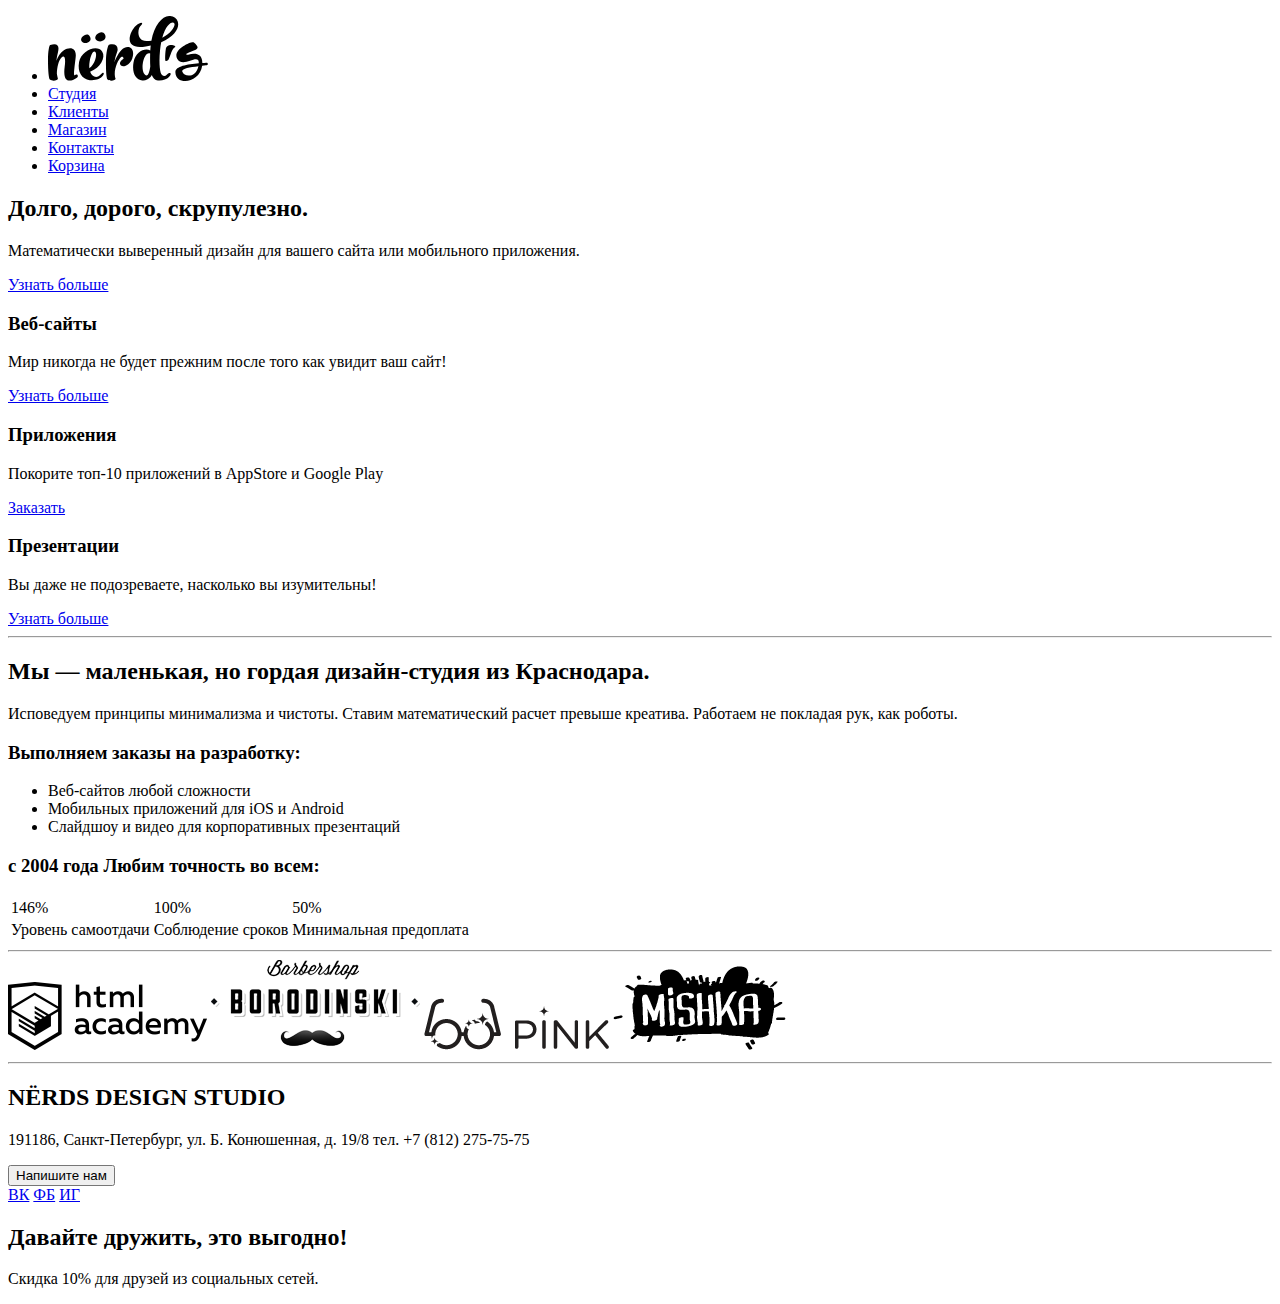
==== index.html @ 34648a9a "1" ====
<!DOCTYPE html>
<html lang="ru">

<head>
  <meta charset="UTF-8">
  <meta name="viewport" content="width=device-width, initial-scale=1.0">
  <meta http-equiv="X-UA-Compatible" content="ie=edge">
  <title>Nerds</title>
</head>

<body>
  <header class="main-header">
    <nav>
      <ul class="site-navigation">
        <li>
          <a href="">
            <img src="img/nerds-logo.svg" alt="">
          </a>
        </li>
        <li>
          <a href="#">Студия</a>
        </li>
        <li>
          <a href="#">Клиенты</a>
        </li>
        <li>
          <a href="#">Магазин</a>
        </li>
        <li>
          <a href="#">Контакты</a>
        </li>
        <li>
          <a href="#">Корзина</a>
        </li>
      </ul>
    </nav>
    <div class="slider">
      <div class="slider-1">
        <h2>Долго, дорого, скрупулезно.</h2>
        <p>Математически выверенный дизайн для вашего сайта или мобильного приложения.</p>
        <a href="#" class="button">Узнать больше</a>
      </div>
    </div>
  </header>
  <main>
    <div class="advantages">
      <div class="advantages-item">
        <h3>Веб-сайты</h3>
        <p>Мир никогда не будет прежним после того как увидит ваш сайт!</p>
        <a href="#" class="button">Узнать больше</a>
      </div>
      <div class="advantages-item">
        <h3>Приложения</h3>
        <p>Покорите топ-10 приложений в AppStore и Google Play</p>
        <a href="#" class="button">Заказать</a>
      </div>
      <div class="advantages-item">
        <h3>Презентации</h3>
        <p>Вы даже не подозреваете, насколько вы изумительны!</p>
        <a href="#" class="button">Узнать больше</a>
      </div>
      <hr>
      <div class="studio">
        <div class="column-left">
          <h2>Мы — маленькая, но гордая
            дизайн-студия из Краснодара.</h2>
            <p>Исповедуем принципы минимализма и чистоты. Ставим математический расчет
              превыше креатива. Работаем не покладая рук, как роботы.</p>
            <h3>Выполняем заказы на разработку:</h3>
            <ul>
              <li>Веб-сайтов любой сложности</li>
              <li>Мобильных приложений для iOS и Android</li>
              <li>Слайдшоу и видео для корпоративных презентаций</li>
            </ul>
        </div>
        <div class="column-right">
          <h3>с 2004 года Любим точность во всем:</h3>
          <table>
            <tr>
              <td>146%</td>
              <td>100%</td>
              <td>50%</td>
            </tr>
            <tr>
              <td>Уровень
                самоотдачи</td>
              <td>Соблюдение 
                сроков</td>
              <td>Минимальная
                предоплата</td>
            </tr>
          </table>
        </div>
      </div>
      <hr>
      <div class="partners">
        <a href="#"><img src="img/logo-1.png" alt=""></a>
        <a href="#"><img src="img/logo-2.png" alt=""></a>
        <a href="#"><img src="img/logo-3.png" alt=""></a>
        <a href="#"><img src="img/logo-4.png" alt=""></a>
      </div>
      <hr>
      <div class="contacts">
        <h2>NЁRDS DESIGN STUDIO</h2>
        <p>191186, Санкт-Петербург, 
            ул. Б. Конюшенная, д. 19/8
            
            тел. +7 (812) 275-75-75</p>
        <button>Напишите нам</button>
      </div>
  </main>
  <footer class="main-footer">
    <div class="social">
      <a href="#">ВК</a>
      <a href="#">ФБ</a>
      <a href="#">ИГ</a>
    </div>
    <div class="slogan">
      <h2>Давайте дружить, это выгодно!</h2>
      <p>Скидка 10% для друзей из социальных сетей.</p>
    </div>
  </footer>
</body>

</html>
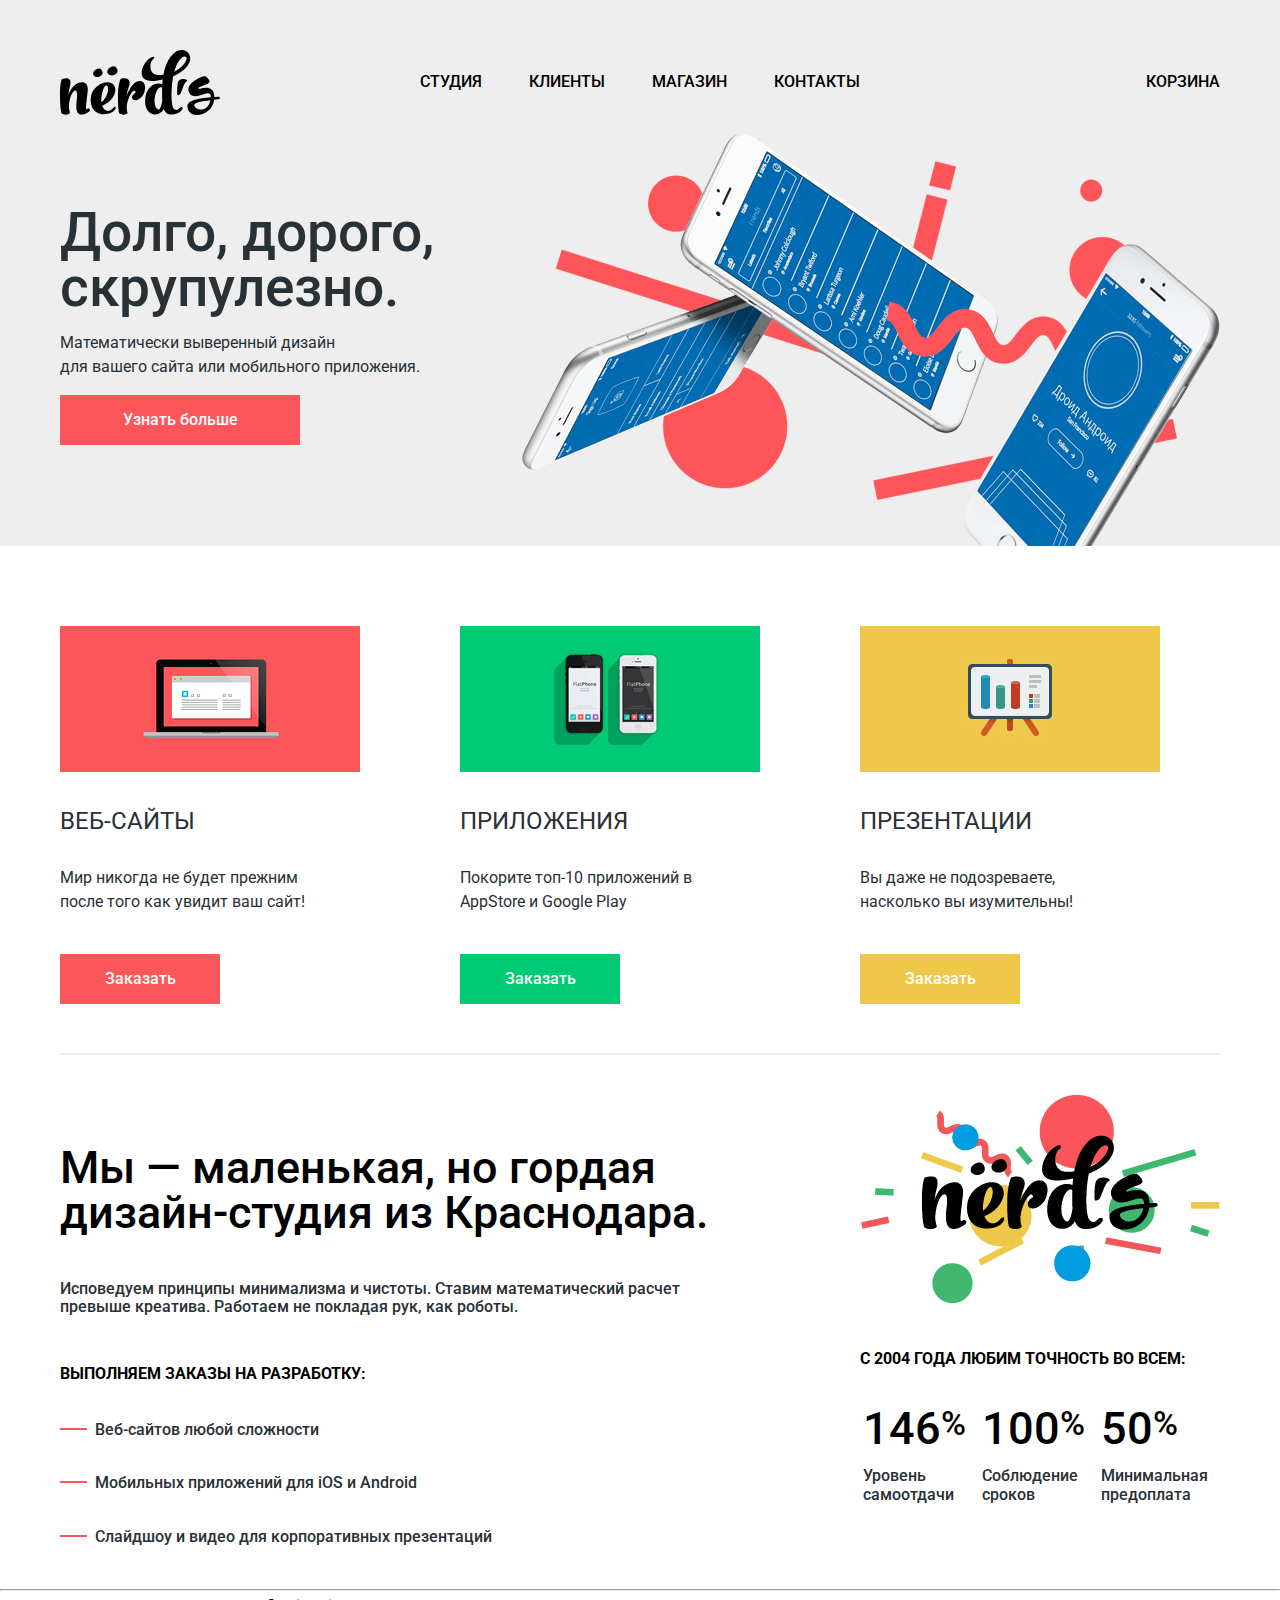
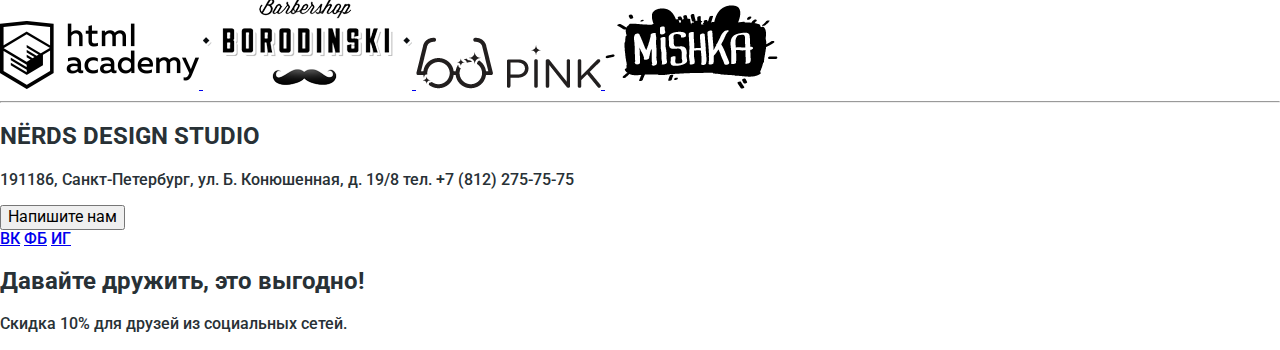
==== commit 748ff3ba: "1" ====
--- a/index.html
+++ b/index.html
@@ -6,108 +6,120 @@
   <meta name="viewport" content="width=device-width, initial-scale=1.0">
   <meta http-equiv="X-UA-Compatible" content="ie=edge">
   <title>Nerds</title>
+  <link href="https://fonts.googleapis.com/css?family=Roboto:400,500&amp;subset=cyrillic" rel="stylesheet">
+  <link rel="stylesheet" href="css/normalize.css">
+  <link rel="stylesheet" href="css/style.css">
 </head>
 
 <body>
   <header class="main-header">
-    <nav>
-      <ul class="site-navigation">
-        <li>
-          <a href="">
-            <img src="img/nerds-logo.svg" alt="">
-          </a>
-        </li>
-        <li>
-          <a href="#">Студия</a>
-        </li>
-        <li>
-          <a href="#">Клиенты</a>
-        </li>
-        <li>
-          <a href="#">Магазин</a>
-        </li>
-        <li>
-          <a href="#">Контакты</a>
-        </li>
-        <li>
-          <a href="#">Корзина</a>
-        </li>
-      </ul>
-    </nav>
-    <div class="slider">
-      <div class="slider-1">
-        <h2>Долго, дорого, скрупулезно.</h2>
-        <p>Математически выверенный дизайн для вашего сайта или мобильного приложения.</p>
-        <a href="#" class="button">Узнать больше</a>
+    <div class="container">
+      <nav class="main-navigation">
+        <a href="#" class="logo">
+          <img src="img/nerds-logo.svg" alt="">
+        </a>
+        <ul class="site-navigation">
+          <li>
+            <a href="#">Студия</a>
+          </li>
+          <li>
+            <a href="#">Клиенты</a>
+          </li>
+          <li>
+            <a href="#">Магазин</a>
+          </li>
+          <li>
+            <a href="#">Контакты</a>
+          </li>
+        </ul>
+        <a href="#" class="cart">Корзина</a>
+      </nav>
+      <div class="slider">
+        <div class="slider-item slider-item-1">
+          <h2>Долго, дорого,
+            <br>скрупулезно.</h2>
+          <p>Математически выверенный дизайн
+            <br> для вашего сайта или мобильного приложения.</p>
+          <a href="#" class="button">Узнать больше</a>
+        </div>
       </div>
     </div>
   </header>
   <main>
-    <div class="advantages">
-      <div class="advantages-item">
+    <div class="advantages container">
+      <div class="advantages-item advantages-item-1">
+        <img src="img/illustration-1.png" alt="">
         <h3>Веб-сайты</h3>
         <p>Мир никогда не будет прежним после того как увидит ваш сайт!</p>
-        <a href="#" class="button">Узнать больше</a>
+        <a href="#" class="button">Заказать</a>
       </div>
-      <div class="advantages-item">
+      <div class="advantages-item advantages-item-2">
+        <img src="img/illustration-2.png" alt="">
         <h3>Приложения</h3>
         <p>Покорите топ-10 приложений в AppStore и Google Play</p>
         <a href="#" class="button">Заказать</a>
       </div>
-      <div class="advantages-item">
+      <div class="advantages-item advantages-item-3">
+        <img src="img/illustration-3.png" alt="">
         <h3>Презентации</h3>
         <p>Вы даже не подозреваете, насколько вы изумительны!</p>
-        <a href="#" class="button">Узнать больше</a>
+        <a href="#" class="button">Заказать</a>
       </div>
-      <hr>
-      <div class="studio">
-        <div class="column-left">
-          <h2>Мы — маленькая, но гордая
-            дизайн-студия из Краснодара.</h2>
-            <p>Исповедуем принципы минимализма и чистоты. Ставим математический расчет
-              превыше креатива. Работаем не покладая рук, как роботы.</p>
-            <h3>Выполняем заказы на разработку:</h3>
-            <ul>
-              <li>Веб-сайтов любой сложности</li>
-              <li>Мобильных приложений для iOS и Android</li>
-              <li>Слайдшоу и видео для корпоративных презентаций</li>
-            </ul>
-        </div>
-        <div class="column-right">
-          <h3>с 2004 года Любим точность во всем:</h3>
-          <table>
-            <tr>
-              <td>146%</td>
-              <td>100%</td>
-              <td>50%</td>
-            </tr>
-            <tr>
-              <td>Уровень
-                самоотдачи</td>
-              <td>Соблюдение 
-                сроков</td>
-              <td>Минимальная
-                предоплата</td>
-            </tr>
-          </table>
-        </div>
+    </div>
+    <div class="divide"></div>
+    <div class="studio container">
+      <div class="column-left">
+        <h2>Мы — маленькая, но гордая дизайн-студия из Краснодара.</h2>
+        <p>Исповедуем принципы минимализма и чистоты. Ставим математический расчет превыше креатива. Работаем не покладая рук,
+          как роботы.</p>
+        <h3>Выполняем заказы на разработку:</h3>
+        <ul>
+          <li>Веб-сайтов любой сложности</li>
+          <li>Мобильных приложений для iOS и Android</li>
+          <li>Слайдшоу и видео для корпоративных презентаций</li>
+        </ul>
       </div>
-      <hr>
-      <div class="partners">
-        <a href="#"><img src="img/logo-1.png" alt=""></a>
-        <a href="#"><img src="img/logo-2.png" alt=""></a>
-        <a href="#"><img src="img/logo-3.png" alt=""></a>
-        <a href="#"><img src="img/logo-4.png" alt=""></a>
+      <div class="column-right">
+        <img src="img/nerds-illustration.png" alt="">
+        <h3>с 2004 года Любим точность во всем:</h3>
+        <table>
+          <tr class="percent">
+            <td>146<sup>%</sup></td>
+            <td>100<sup>%</sup></td>
+            <td>50<sup>%</sup></td>
+          </tr>
+          <tr class="text">
+            <td>Уровень <br>самоотдачи
+            </td>
+            <td>Соблюдение <br>сроков
+            </td>
+            <td>Минимальная <br>предоплата
+            </td>
+          </tr>
+        </table>
       </div>
-      <hr>
-      <div class="contacts">
-        <h2>NЁRDS DESIGN STUDIO</h2>
-        <p>191186, Санкт-Петербург, 
-            ул. Б. Конюшенная, д. 19/8
-            
-            тел. +7 (812) 275-75-75</p>
-        <button>Напишите нам</button>
-      </div>
+    </div>
+    <hr>
+    <div class="partners">
+      <a href="#">
+        <img src="img/logo-1.png" alt="">
+      </a>
+      <a href="#">
+        <img src="img/logo-2.png" alt="">
+      </a>
+      <a href="#">
+        <img src="img/logo-3.png" alt="">
+      </a>
+      <a href="#">
+        <img src="img/logo-4.png" alt="">
+      </a>
+    </div>
+    <hr>
+    <div class="contacts">
+      <h2>NЁRDS DESIGN STUDIO</h2>
+      <p>191186, Санкт-Петербург, ул. Б. Конюшенная, д. 19/8 тел. +7 (812) 275-75-75</p>
+      <button>Напишите нам</button>
+    </div>
   </main>
   <footer class="main-footer">
     <div class="social">
--- a/css/style.css
+++ b/css/style.css
@@ -0,0 +1,222 @@
+body {
+  min-width: 1200px;
+  /* margin: 0 auto; */
+  font-family: 'Roboto', sans-serif;
+  font-weight: 500;
+  color: #283136;
+}
+
+.container {
+  width: 1160px;
+  margin: 0 auto;
+  padding: 0 20px;
+}
+
+.button {
+  text-decoration: none;
+  color: #ffffff;
+  font-size: 16px;
+  line-height: 18px;
+  display: flex;
+  justify-content: space-around;
+  align-items: center;
+  width: 240px;
+  height: 50px;
+  background-color: #fb565a;
+}
+
+.main-header {
+  /* min-height: 545px; */
+  padding-top: 50px;
+  background-color: #eee;
+}
+
+.main-navigation {
+  display: flex;
+}
+
+.main-navigation .logo {
+  margin-right: 200px;
+  display: flex;
+  align-items: center;
+}
+
+.main-navigation ul {
+  margin: 0;
+  padding: 0;
+  list-style-type: none;
+  display: flex;
+  width: 440px;
+  justify-content: space-between;
+  align-items: center;
+}
+
+.main-navigation a {
+  color: #000;
+  text-decoration: none;
+  text-transform: uppercase;
+} 
+
+.cart {
+  margin-left: auto;  
+  display: flex;
+  align-items: center;
+}
+
+.slider-item {
+  min-height: 431px;
+}
+
+.slider-item h2 {
+  margin: 0;
+  padding-top: 90px;
+  font-size: 55px;
+  line-height: 55px;
+  font-weight: 500;
+}
+
+.slider-item p {
+  color: #283136;
+  font-weight: 400;
+  font-size: 16px;
+  line-height: 24px;
+}
+
+.slider-item-1 {
+  background: url(../img/slide1.png) no-repeat right bottom;
+}
+
+.main-header .button {
+}
+
+.advantages {
+  min-height: 427px;
+  display: flex;
+  padding-top: 80px;
+}
+
+.advantages-item {
+  margin-right: 100px;
+}
+
+.advantages-item h3 {
+  margin: 30px 0;
+  font-size: 24px;
+  line-height: 30px;
+  font-weight: 400;
+  text-transform: uppercase;
+}
+
+.advantages-item p {
+  margin: 0;
+  width: 260px;
+  font-size: 16px;
+  line-height: 24px;
+  font-weight: 400;
+  color: #283136;
+  margin-bottom: 40px;
+}
+
+.advantages-item .button {
+  width: 160px;
+  height: 50px;
+}
+
+.advantages-item-1 .button {
+  background-color: #fb565a;
+}
+
+.advantages-item-2 .button {
+  background-color: #00ca74;
+}
+
+.advantages-item-3 .button {
+  background-color: #efc84a;
+}
+
+.divide {  
+  width: 1160px;
+  margin: 0 auto;
+  /* padding: 0 20px; */
+  border: 1px solid #eeeeee;
+}
+
+.studio {
+  display: flex;
+  min-height: 525px;
+}
+
+.studio .column-left {
+  width: 660px;
+  margin-right: 140px;
+}
+
+.studio h2 {
+  margin: 0;
+  margin-top: 90px;
+  margin-bottom: 45px;
+  color: #000;
+  font-size: 45px;
+  line-height: 45px;
+  font-weight: 500;
+}
+
+.studio p {
+  margin: 0;
+  margin-top: 45px;
+  margin-bottom: 45px;
+}
+
+.studio h3 {
+  margin: 0;
+  margin-top: 45px;
+  margin-bottom: 35px;
+  font-size: 16px;
+  line-height: 24px;
+  color: #000;
+  text-transform: uppercase;
+}
+
+.studio ul {
+  margin: 0;
+  padding: 0;
+  list-style-type: none;
+}
+
+.studio li {
+  position: relative;
+  margin-bottom: 35px;
+  padding-left: 35px;
+}
+
+.studio li:before {
+  position: absolute;
+  top: 7px;
+  left: 0;
+  content: "";
+  display: block;
+  width: 25px;
+  border: 1px solid #fb565a;
+}
+
+.studio .column-right {
+  width: 360px;
+  padding-top: 40px;
+}
+
+.studio .column-right h3 {
+  margin-top: 40px;
+  margin-bottom: 50px;
+}
+
+tr.percent td {
+  font-size: 45px;
+  line-height: 10px;
+  width: 120px;
+  color: #000;
+  padding-bottom: 30px;
+}
+
+sup {
+  top: -9px
+}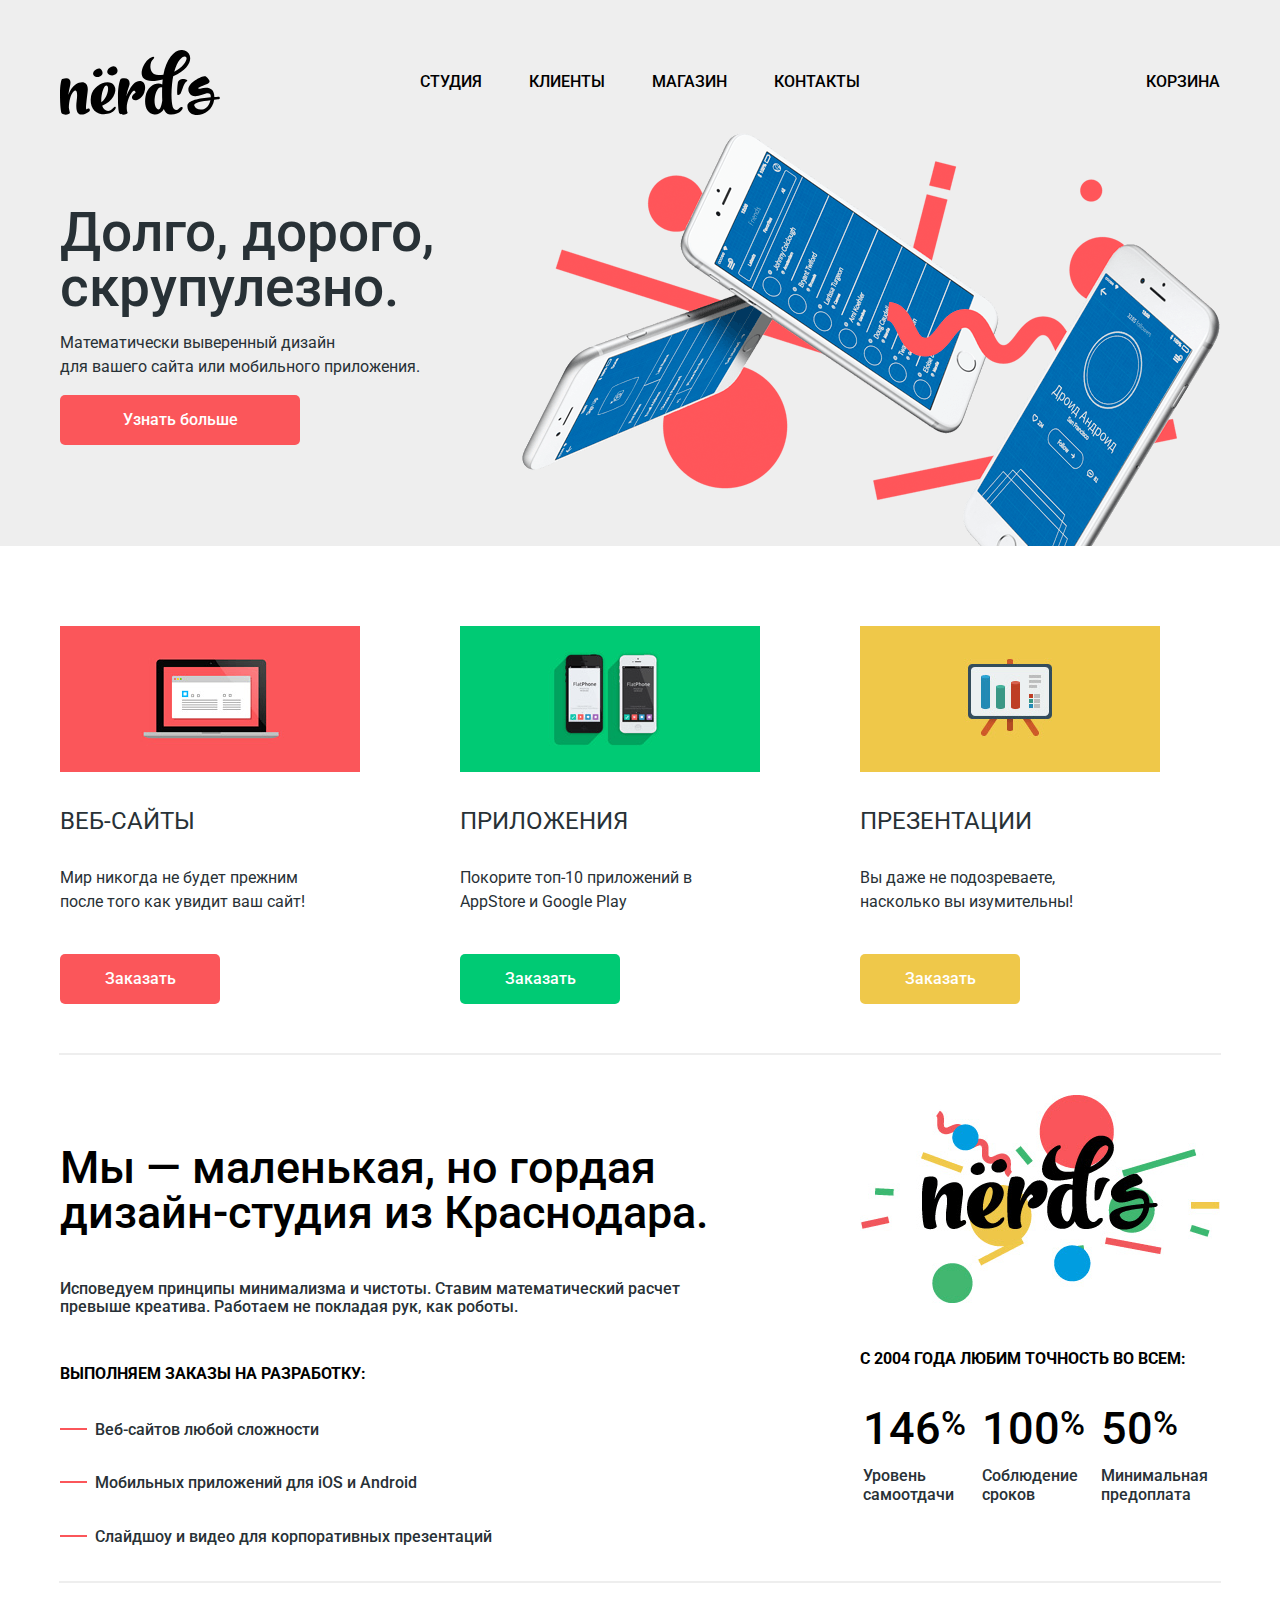
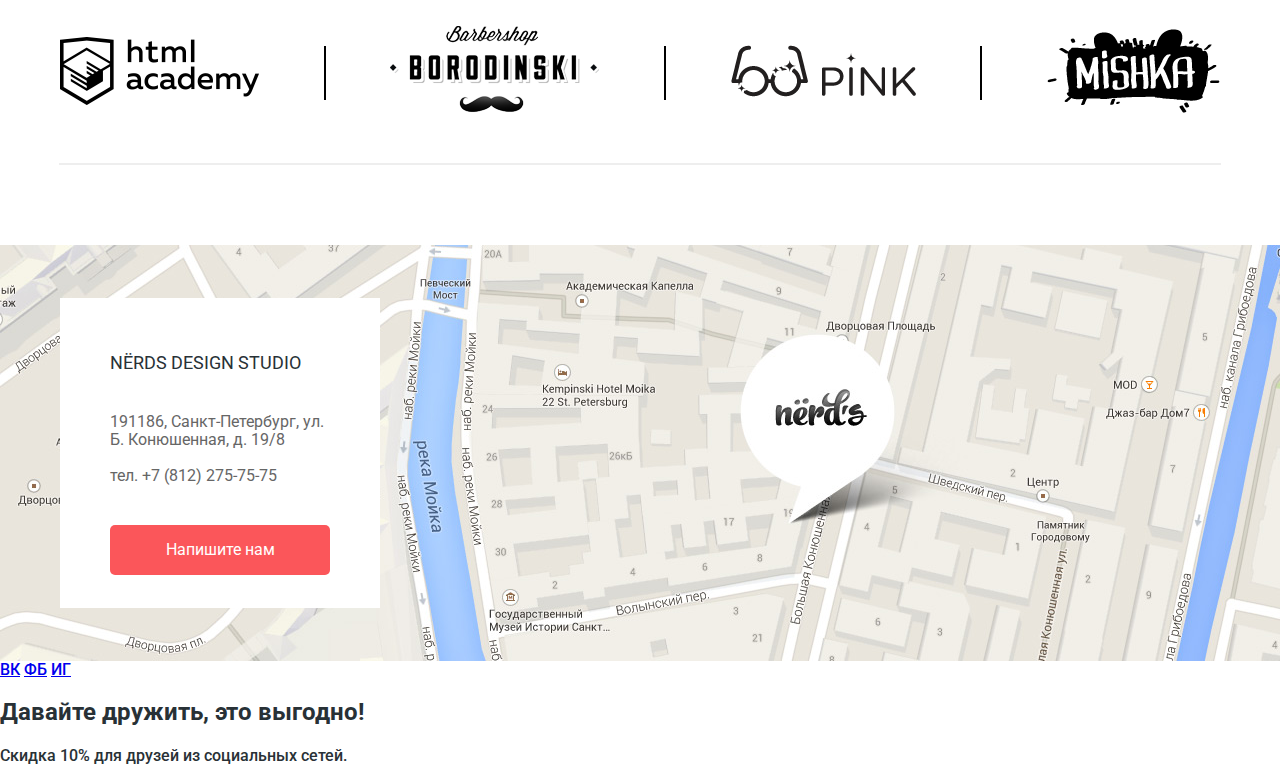
==== commit c02ce592: "1" ====
--- a/index.html
+++ b/index.html
@@ -99,26 +99,37 @@
         </table>
       </div>
     </div>
-    <hr>
-    <div class="partners">
+    <div class="divide"></div>
+    <div class="partners container">
       <a href="#">
         <img src="img/logo-1.png" alt="">
       </a>
+      <div class="v-divide"></div>
       <a href="#">
         <img src="img/logo-2.png" alt="">
       </a>
+      <div class="v-divide"></div>
       <a href="#">
         <img src="img/logo-3.png" alt="">
       </a>
+      <div class="v-divide"></div>
       <a href="#">
         <img src="img/logo-4.png" alt="">
       </a>
     </div>
-    <hr>
+    <div class="divide"></div>
     <div class="contacts">
-      <h2>NЁRDS DESIGN STUDIO</h2>
-      <p>191186, Санкт-Петербург, ул. Б. Конюшенная, д. 19/8 тел. +7 (812) 275-75-75</p>
-      <button>Напишите нам</button>
+      <div class="container">
+        <div class="contacts-inner">
+          <h2>NЁRDS DESIGN STUDIO</h2>
+          <p>191186, Санкт-Петербург, ул. Б. Конюшенная, д. 19/8
+            <br>
+            <br>
+            тел. +7 (812) 275-75-75
+          </p>          
+          <button class="button">Напишите нам</button>  
+        </div>  
+      </div>
     </div>
   </main>
   <footer class="main-footer">
--- a/css/style.css
+++ b/css/style.css
@@ -23,6 +23,7 @@
   width: 240px;
   height: 50px;
   background-color: #fb565a;
+  border-radius: 5px;
 }
 
 .main-header {
@@ -219,4 +220,57 @@
 
 sup {
   top: -9px
+}
+
+.partners {
+  min-height: 180px;
+  display: flex;
+  justify-content: space-between;
+  align-items: center
+}
+
+.v-divide {
+  display: block;
+  height: 52px;
+  border: 1px solid #000;  
+}
+
+.partners a {
+  text-decoration: none;
+}
+
+.contacts {
+  margin-top: 80px;
+  min-height: 310px;
+  background: #efede8 url("../img/map-with-marker.jpg") top center no-repeat;
+  padding: 53px 0;
+}
+
+.contacts-inner {
+  width: 220px;
+  height: 210px;
+  background-color: #fff;
+  padding: 50px;
+}
+
+.contacts-inner h2 {
+  margin: 0;
+  font-size: 18px;
+  line-height: 30px;
+  font-weight: 400;
+}
+
+.contacts-inner p {
+  margin: 0;
+  font-size: 16px;
+  line-height: 18px;
+  font-weight: 400;
+  color: #666666;
+  margin-top: 35px;
+  margin-bottom: 40px;
+}
+
+.contacts-inner .button {
+  border: none;
+  width: 220px;
 }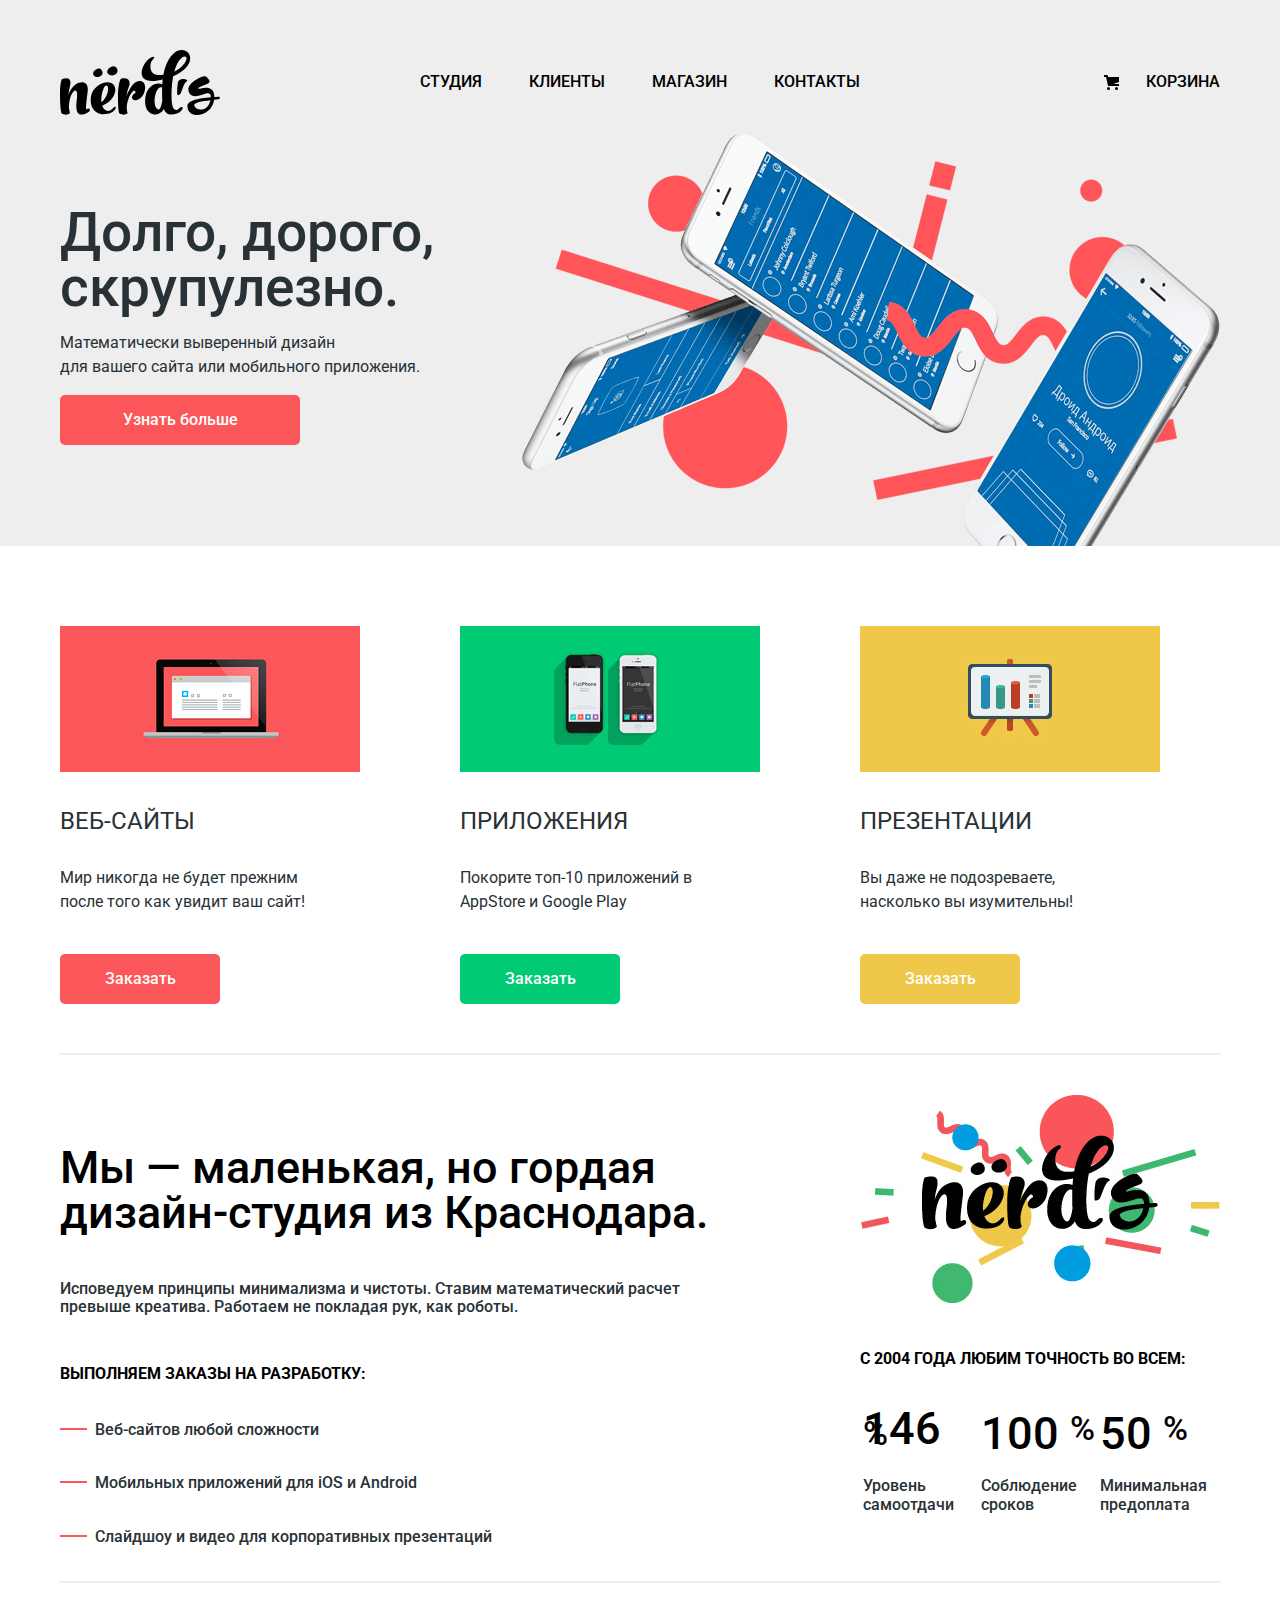
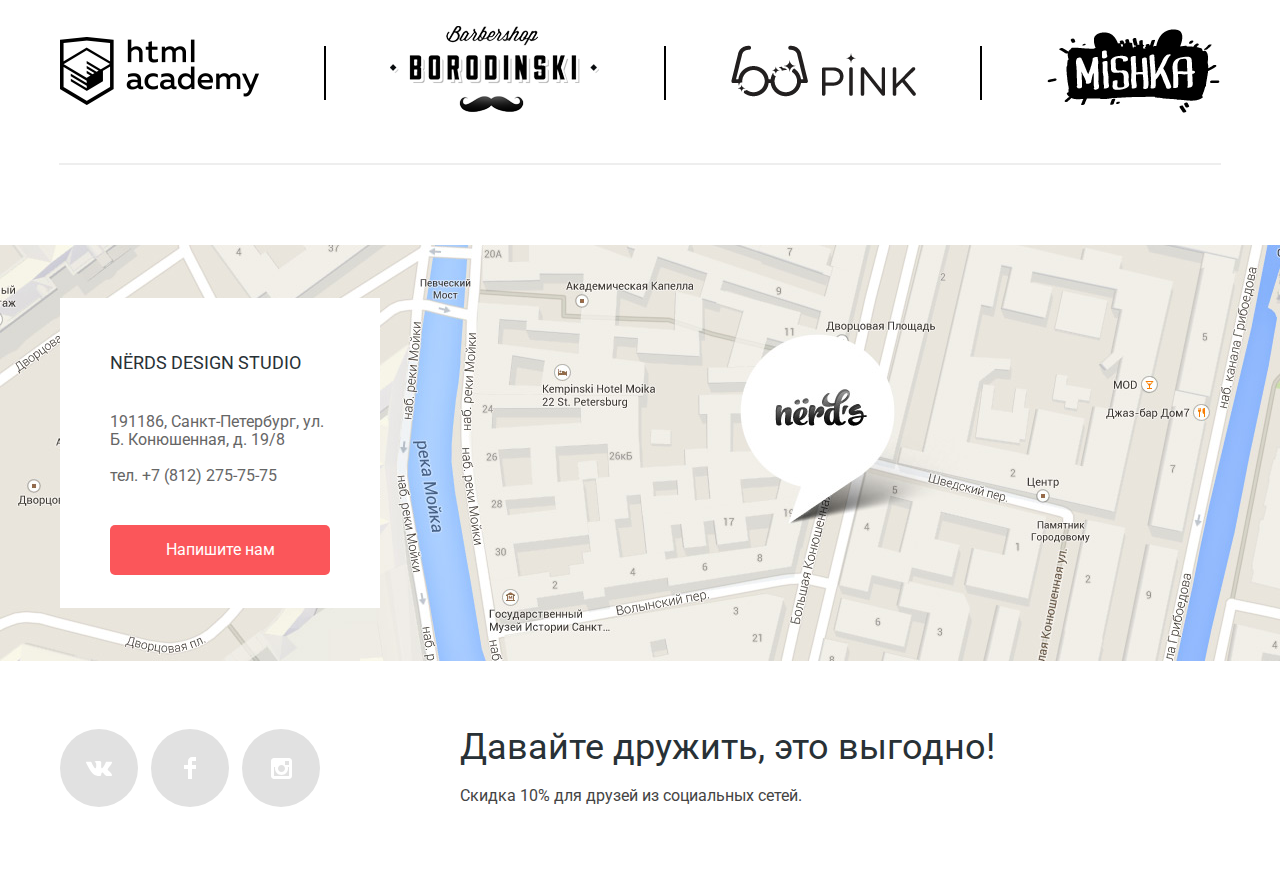
==== commit bd5ca25e: "1" ====
--- a/index.html
+++ b/index.html
@@ -16,7 +16,64 @@
     <div class="container">
       <nav class="main-navigation">
         <a href="#" class="logo">
-          <img src="img/nerds-logo.svg" alt="">
+          <?xml version="1.0" encoding="utf-8"?>
+          <!-- Generator: Adobe Illustrator 15.0.0, SVG Export Plug-In . SVG Version: 6.00 Build 0)  -->
+          <!DOCTYPE svg PUBLIC "-//W3C//DTD SVG 1.1//EN" "http://www.w3.org/Graphics/SVG/1.1/DTD/svg11.dtd">
+          <svg version="1.1" id="Layer_1" xmlns="http://www.w3.org/2000/svg" xmlns:xlink="http://www.w3.org/1999/xlink" x="0px" y="0px"
+             width="160px" height="65px" viewBox="0 0 160 65" enable-background="new 0 0 160 65" xml:space="preserve">
+          <g>
+            <path d="M157.936,49.374c-1.235,0.161-2.523,0.271-3.757,0.377c0,0.056,0,0.056,0,0.056c-2.415,17.364-26.188,20.231-26.779,6.599
+              c-0.269-6.167,11.593-7.95,23.398-9.088c0.429-11.09-15.901,5.667-21.608-4.601c-5.019-9.025,14.632-17.938,16.728-16.102
+              c6.438,5.636,3.404,6.618-1.379,8.335c-9.49,3.41-5.791,4.107-4.511,3.726c7.569-2.253,14.366-1.04,14.312,8.317
+              c1.288-0.107,2.522-0.163,3.757-0.271C160.403,46.507,160.564,49.157,157.936,49.374z M150.422,50.13
+              c-9.124,1.028-17.013,2.436-16.153,5.355C135.985,61.058,147.846,62.303,150.422,50.13z"/>
+          </g>
+          <g>
+            <path d="M117.678,44.918c-0.682-0.037-0.703-6.038,0.112-11.688c1.005-6.951,11.935-3.357,9.093-1.906
+              c-2.975,1.52-4.429,8.718-6.266,12.087C119.982,44.572,118.012,44.937,117.678,44.918z"/>
+          </g>
+          <g>
+            <path d="M42.105,21.002c2.376,4.866-4.937,8.171-8.292,4.521c-1.398-1.555-0.755-4.56,2.636-6.193
+              C38.146,18.494,40.522,17.734,42.105,21.002z"/>
+          </g>
+          <g>
+            <path d="M57.062,18.861c2.585,5.297-5.38,8.896-9.031,4.922c-1.522-1.695-0.823-4.963,2.873-6.742
+              C52.75,16.13,55.336,15.305,57.062,18.861z"/>
+          </g>
+          <g>
+            <path d="M28.883,61.666c-7.919,5.338-14.219,4.159-12.212-10.848c1.45-10.904-0.948-11.521-3.122-9.442
+              c-2.845,2.697-4.628,9.723-4.684,16.412c0.278,1.686,0.614,3.314,1.004,4.776c0.334,1.63-4.907,3.315-7.974,1.011
+              C0.837,62.79,0,54.865,0,44.131c0-8.824,1.171-14.895,2.23-15.175c8.029-2.191,9.312,1.348,7.583,7.981
+              c-0.725,2.753-1.17,5.396-1.395,7.924c1.673-4.664,4.071-8.485,6.803-10.173c7.416-4.664,13.605-2.473,12.434,6.801
+              c-2.007,16.58-2.174,18.827-0.39,17.535C29.496,57.45,30.945,60.262,28.883,61.666z"/>
+          </g>
+          <g>
+            <path d="M54.982,59.59c-2.175,3.484-7.806,5.171-13.216,4.552c-7.75-0.843-12.545-7.756-10.705-18.097
+              c2.008-11.185,18.065-18.322,23.196-10.341c3.735,5.789-2.175,16.017-11.597,19.783c-0.168,0.056-0.335,0.113-0.502,0.168
+              c1.951,5.171,6.579,7.476,11.039,2.36C55.316,55.655,56.821,56.667,54.982,59.59z M41.377,52.172
+              c5.855-4.159,7.806-13.32,6.189-15.905c-1.728-2.697-5.074,1.517-6.245,11.746C41.21,49.474,41.21,50.878,41.377,52.172z"/>
+          </g>
+          <g>
+            <path d="M83.091,44.992c-1.597,2.507-3.903,4.384-5.966,5.059c-2.398,0.73-5.185,0.056-5.185-2.698
+              c0-1.011,0.892-3.372,3.624-4.721c-0.168-1.911-1.394-2.417-2.286-1.686c-3.345,2.586-7.417,12.25-6.356,19.221
+              c0.055,0.168,0.055,0.337,0.055,0.506c0.168,0.617,0.335,1.237,0.558,1.854c0.557,1.574-4.907,3.316-7.973,0.956
+              c-1.059-0.788-1.617-6.97-1.617-17.704c0-8.824,1.951-16.636,3.011-16.917c6.412-1.743,10.147,1.292,8.14,7.249
+              c-1.171,3.373-2.23,6.801-2.843,10.399c2.453-6.688,6.523-12.872,9.812-14.501c5.856-2.923,10.092,0.956,8.867,7.813
+              c-0.056,0.11-0.112,0.393-0.112,0.449c-0.056,0.562-0.566,2.302-0.39,1.741C83.914,43.657,83.538,44.289,83.091,44.992z"/>
+          </g>
+          <g>
+            <path d="M113.207,26.161c-0.445,2.304-0.836,4.833-1.115,7.531c-1.059,10.06-0.612,18.996,0.613,22.986
+              c0.726,2.137,3.457,4.946,6.078,2.023c2.843-3.203,5.967-1.349,2.174,2.416c-2.34,2.305-6.689,3.878-11.039,3.428
+              c-3.123-0.393-5.018-2.415-6.134-5.505c-0.444,0.898-0.947,1.685-1.56,2.302c-2.119,2.193-4.685,3.43-7.974,3.092
+              c-6.637-0.73-10.538-7.923-8.699-18.153c1.952-10.791,11.319-14.725,16.728-11.857c0.112-1.349,0.223-2.699,0.335-4.104
+              c0.055-0.281,0.055-0.562,0.11-0.843c-1.561,0.338-3.233,0.675-4.962,0.956C73.787,34.423,82.04,14.864,87.894,9.75
+              c6.636-5.733,7.36-1.855,5.297-0.562c-3.68,2.36-5.297,15.905,5.241,15.905c1.729,0,3.346-0.112,4.962-0.281
+              c3.291-18.322,13.271-27.203,21.356-24.28C133.726,3.792,132.779,18.067,113.207,26.161z M102.279,50.554
+              c-0.224-3.542-0.224-7.532-0.167-11.636c0-0.506,0.056-1.011,0.056-1.461c-3.346-1.518-6.635,3.653-7.473,10.792
+              c-0.946,8.373,2.788,12.813,4.908,10.791C101.22,57.409,102.056,52.237,102.279,50.554z M126.365,7.389
+              c-1.784-2.642-8.307,0.562-12.098,14.332C123.802,17.167,127.593,9.299,126.365,7.389z"/>
+          </g>
+          </svg>                    
         </a>
         <ul class="site-navigation">
           <li>
@@ -84,22 +141,32 @@
         <h3>с 2004 года Любим точность во всем:</h3>
         <table>
           <tr class="percent">
-            <td>146<sup>%</sup></td>
-            <td>100<sup>%</sup></td>
-            <td>50<sup>%</sup></td>
+            <td>146
+              <sup>%</sup>
+            </td>
+            <td>100
+              <sup>%</sup>
+            </td>
+            <td>50
+              <sup>%</sup>
+            </td>
           </tr>
           <tr class="text">
-            <td>Уровень <br>самоотдачи
-            </td>
-            <td>Соблюдение <br>сроков
-            </td>
-            <td>Минимальная <br>предоплата
+            <td>Уровень
+              <br>самоотдачи
+            </td>
+            <td>Соблюдение
+              <br>сроков
+            </td>
+            <td>Минимальная
+              <br>предоплата
             </td>
           </tr>
         </table>
       </div>
     </div>
     <div class="divide"></div>
+
     <div class="partners container">
       <a href="#">
         <img src="img/logo-1.png" alt="">
@@ -118,25 +185,61 @@
       </a>
     </div>
     <div class="divide"></div>
+
     <div class="contacts">
       <div class="container">
         <div class="contacts-inner">
           <h2>NЁRDS DESIGN STUDIO</h2>
           <p>191186, Санкт-Петербург, ул. Б. Конюшенная, д. 19/8
             <br>
-            <br>
-            тел. +7 (812) 275-75-75
-          </p>          
-          <button class="button">Напишите нам</button>  
-        </div>  
+            <br> тел. +7 (812) 275-75-75
+          </p>
+          <button class="button">Напишите нам</button>
+        </div>
       </div>
     </div>
   </main>
-  <footer class="main-footer">
+
+  <footer class="main-footer container">
     <div class="social">
-      <a href="#">ВК</a>
-      <a href="#">ФБ</a>
-      <a href="#">ИГ</a>
+      <a href="#" class="vk">
+        <?xml version="1.0" encoding="utf-8"?>
+        <!-- Generator: Adobe Illustrator 15.0.0, SVG Export Plug-In . SVG Version: 6.00 Build 0)  -->
+        <!DOCTYPE svg PUBLIC "-//W3C//DTD SVG 1.1//EN" "http://www.w3.org/Graphics/SVG/1.1/DTD/svg11.dtd">
+        <svg version="1.1" id="Layer_1" xmlns="http://www.w3.org/2000/svg" xmlns:xlink="http://www.w3.org/1999/xlink" x="0px" y="0px"
+          width="26px" height="15px" viewBox="0 0 26 15" enable-background="new 0 0 26 15" xml:space="preserve">
+          <path fill="#FFFFFF" d="M16.138,11.51c0.956-0.309,2.18,2.04,3.483,2.939c0.978,0.681,1.727,0.534,1.727,0.534l3.473-0.05
+          c0,0,1.815-0.112,0.957-1.554c-0.071-0.12-0.503-1.069-2.585-3.022c-2.177-2.043-1.882-1.712,0.739-5.244
+          c1.597-2.153,2.236-3.468,2.036-4.028c-0.192-0.539-1.365-0.399-1.365-0.399L20.69,0.713c-0.381,0.001-0.704,0.119-0.851,0.515
+          c-0.003,0.004-0.621,1.666-1.445,3.079c-1.741,2.989-2.436,3.148-2.724,2.961c-0.661-0.433-0.494-1.737-0.494-2.664
+          c0-2.897,0.432-4.105-0.846-4.417c-0.427-0.104-0.739-0.172-1.828-0.182c-1.392-0.021-2.574,0-3.244,0.329
+          c-0.445,0.223-0.786,0.712-0.579,0.74c0.26,0.035,0.843,0.16,1.155,0.586c0.401,0.552,0.389,1.789,0.389,1.789
+          s0.229,3.411-0.54,3.834c-0.528,0.29-1.25-0.302-2.803-3.016C6.087,2.879,5.488,1.345,5.488,1.345S5.372,1.06,5.162,0.904
+          C4.912,0.719,4.562,0.66,4.562,0.66L0.848,0.684c0,0-0.558,0.016-0.763,0.262C-0.097,1.164,0.07,1.614,0.07,1.614
+          s2.909,6.881,6.203,10.347c3.02,3.182,6.452,2.971,6.452,2.971h1.555c0,0,0.469-0.054,0.709-0.312
+          c0.224-0.24,0.214-0.691,0.214-0.691S15.172,11.82,16.138,11.51z" />
+        </svg>
+      </a>
+      <a href="#" class="fb">
+        <?xml version="1.0" encoding="utf-8"?>
+        <!-- Generator: Adobe Illustrator 15.0.0, SVG Export Plug-In . SVG Version: 6.00 Build 0)  -->
+        <!DOCTYPE svg PUBLIC "-//W3C//DTD SVG 1.1//EN" "http://www.w3.org/Graphics/SVG/1.1/DTD/svg11.dtd">
+        <svg version="1.1" id="Layer_2" xmlns="http://www.w3.org/2000/svg" xmlns:xlink="http://www.w3.org/1999/xlink" x="0px" y="0px"
+           width="12px" height="22px" viewBox="0 0 12 22" enable-background="new 0 0 12 22" xml:space="preserve">
+        <path fill="#FFFFFF" d="M12,4V0H8C5.791,0,4,1.791,4,4v4H0v4h4v10h4V12h4V8H8V4H12z"/>
+        </svg>                
+      </a>
+      <a href="#" class="ig">
+        <?xml version="1.0" encoding="utf-8"?>
+        <!-- Generator: Adobe Illustrator 15.0.0, SVG Export Plug-In . SVG Version: 6.00 Build 0)  -->
+        <!DOCTYPE svg PUBLIC "-//W3C//DTD SVG 1.1//EN" "http://www.w3.org/Graphics/SVG/1.1/DTD/svg11.dtd">
+        <svg version="1.1" id="Layer_1" xmlns="http://www.w3.org/2000/svg" xmlns:xlink="http://www.w3.org/1999/xlink" x="0px" y="0px"
+           width="21px" height="21px" viewBox="0 0 21 21" enable-background="new 0 0 21 21" xml:space="preserve">
+        <path fill="#FFFFFF" d="M18,0H3C1.35,0,0,1.35,0,3v15c0,1.65,1.35,3,3,3h15c1.65,0,3-1.35,3-3V3C21,1.35,19.65,0,18,0z M10.5,7
+          c1.93,0,3.5,1.57,3.5,3.5S12.43,14,10.5,14S7,12.43,7,10.5S8.57,7,10.5,7z M18,18H3V9h1.181C4.067,9.482,4,9.983,4,10.5
+          c0,3.59,2.91,6.5,6.5,6.5s6.5-2.91,6.5-6.5c0-0.517-0.066-1.018-0.181-1.5H18V18z M18,7h-4V3h4V7z"/>
+        </svg>                
+      </a>
     </div>
     <div class="slogan">
       <h2>Давайте дружить, это выгодно!</h2>
--- a/css/style.css
+++ b/css/style.css
@@ -1,6 +1,7 @@
 body {
   min-width: 1200px;
-  /* margin: 0 auto; */
+  max-width: 1440px;
+  margin: 0 auto;
   font-family: 'Roboto', sans-serif;
   font-weight: 500;
   color: #283136;
@@ -40,6 +41,14 @@
   margin-right: 200px;
   display: flex;
   align-items: center;
+}
+
+.main-navigation .logo:hover {
+  opacity: 0.8;
+}
+
+.main-navigation .logo:active {
+  opacity: 0.3;
 }
 
 .main-navigation ul {
@@ -59,9 +68,32 @@
 } 
 
 .cart {
+  position: relative;
   margin-left: auto;  
   display: flex;
   align-items: center;
+}
+
+.cart::before {
+  content: "";
+  position: absolute;
+  display: block;
+  width: 15px;
+  height: 15px;
+  left: -42px;
+  background-image: url("../img/cart-icon.svg");  
+  
+}
+
+.main-navigation a:hover,
+.cart:hover {
+  color: #fb565a;
+}
+
+.main-navigation a:active,
+.cart:active {
+  color: #000000;
+  opacity: 0.3;
 }
 
 .slider-item {
@@ -273,4 +305,57 @@
 .contacts-inner .button {
   border: none;
   width: 220px;
+}
+
+.main-footer {
+  min-height: 215px;
+  display: flex;
+  align-items: center;
+}
+
+.social {
+  display: flex;
+  justify-content: space-between;
+  width: 260px;
+  margin-right: 140px;
+}
+
+.social a {
+  display: flex;
+  justify-content: center;
+  align-items: center;
+  width: 78px;
+  height: 78px;
+  background-color: #e1e1e1;
+  border-radius: 50%;
+  text-decoration: none;
+  font-size: 0;
+}
+
+.social a:hover {
+  background-color: #e74246;
+}
+
+.social a:active {
+  background-color: #d7373b;
+}
+
+.social a:active path {
+  fill: #e74246;
+}
+
+.slogan h2 {
+  margin: 0;
+  font-size: 36px;
+  line-height: 36px;
+  font-weight: 400;
+}
+
+.slogan p {
+  margin: 0;
+  margin-top: 20px;
+  font-size: 16px;
+  line-height: 22px;
+  font-weight: 400;  
+  color: #444444;
 }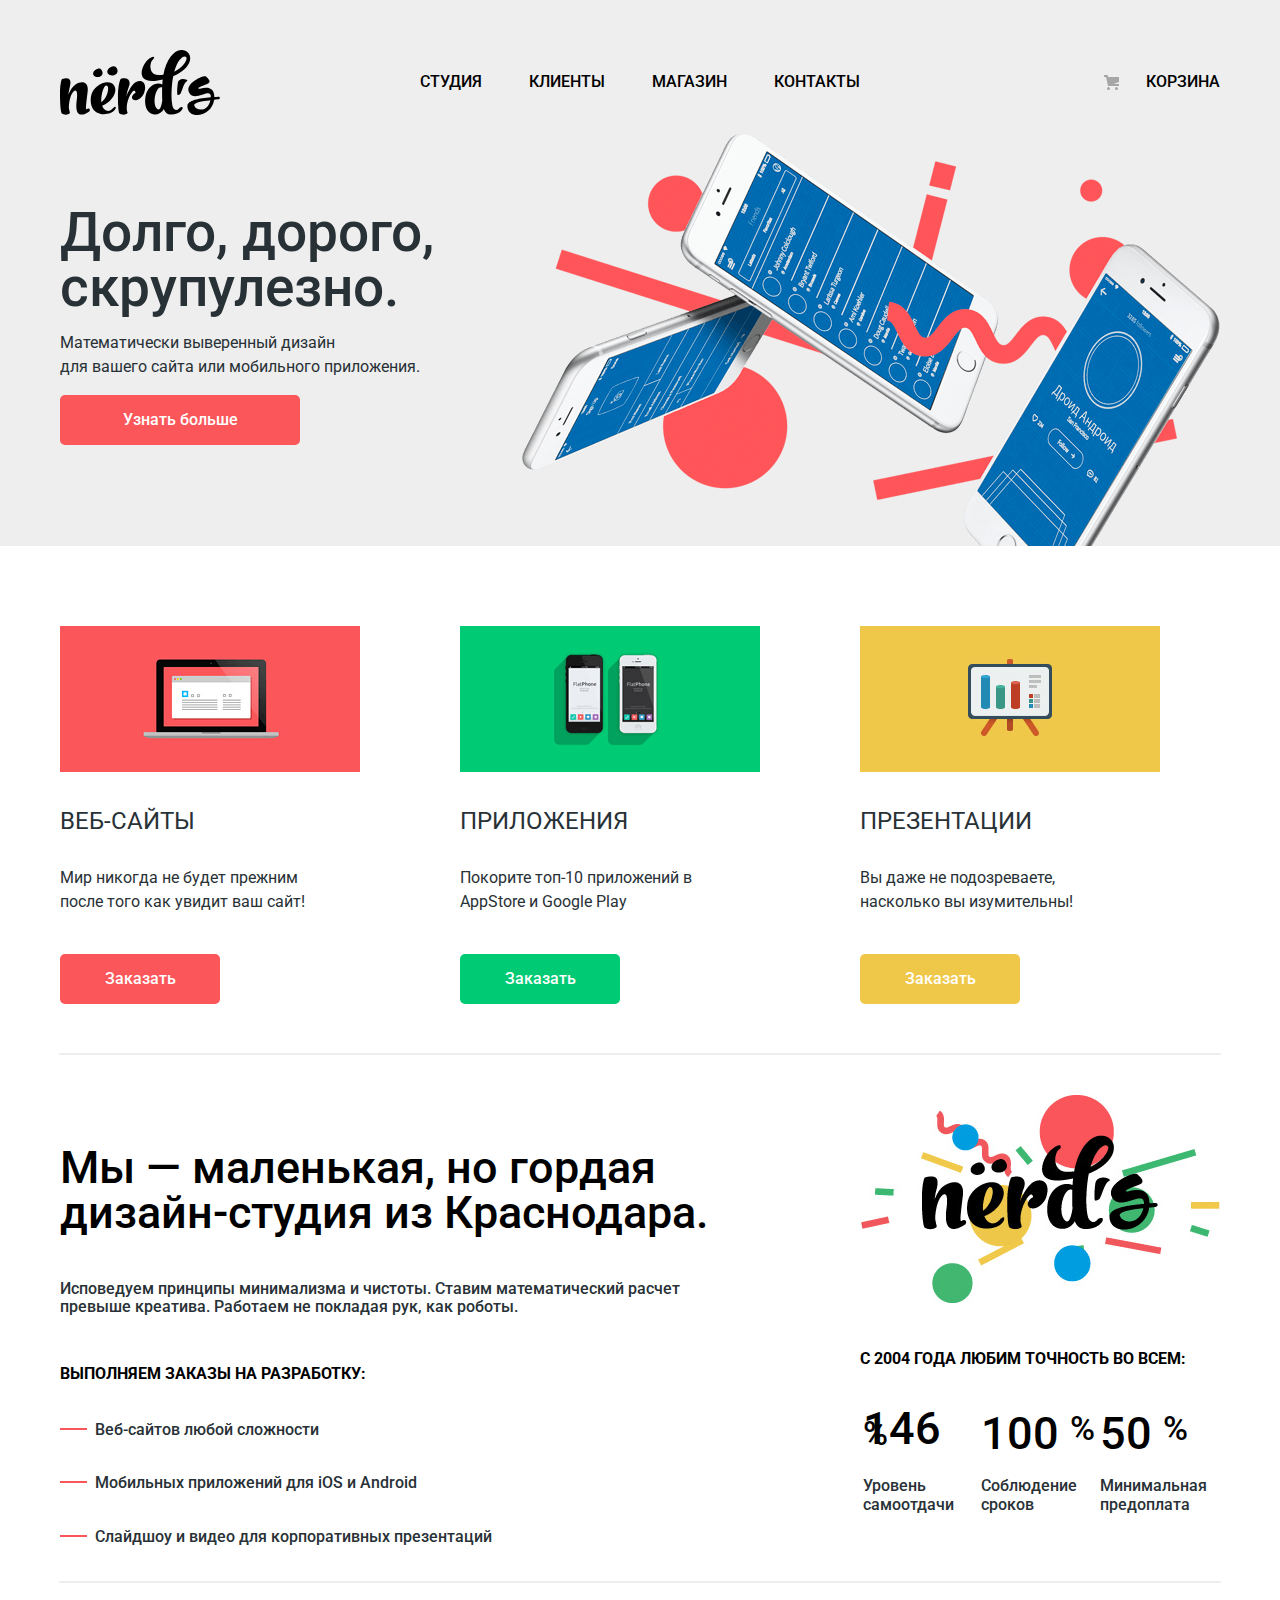
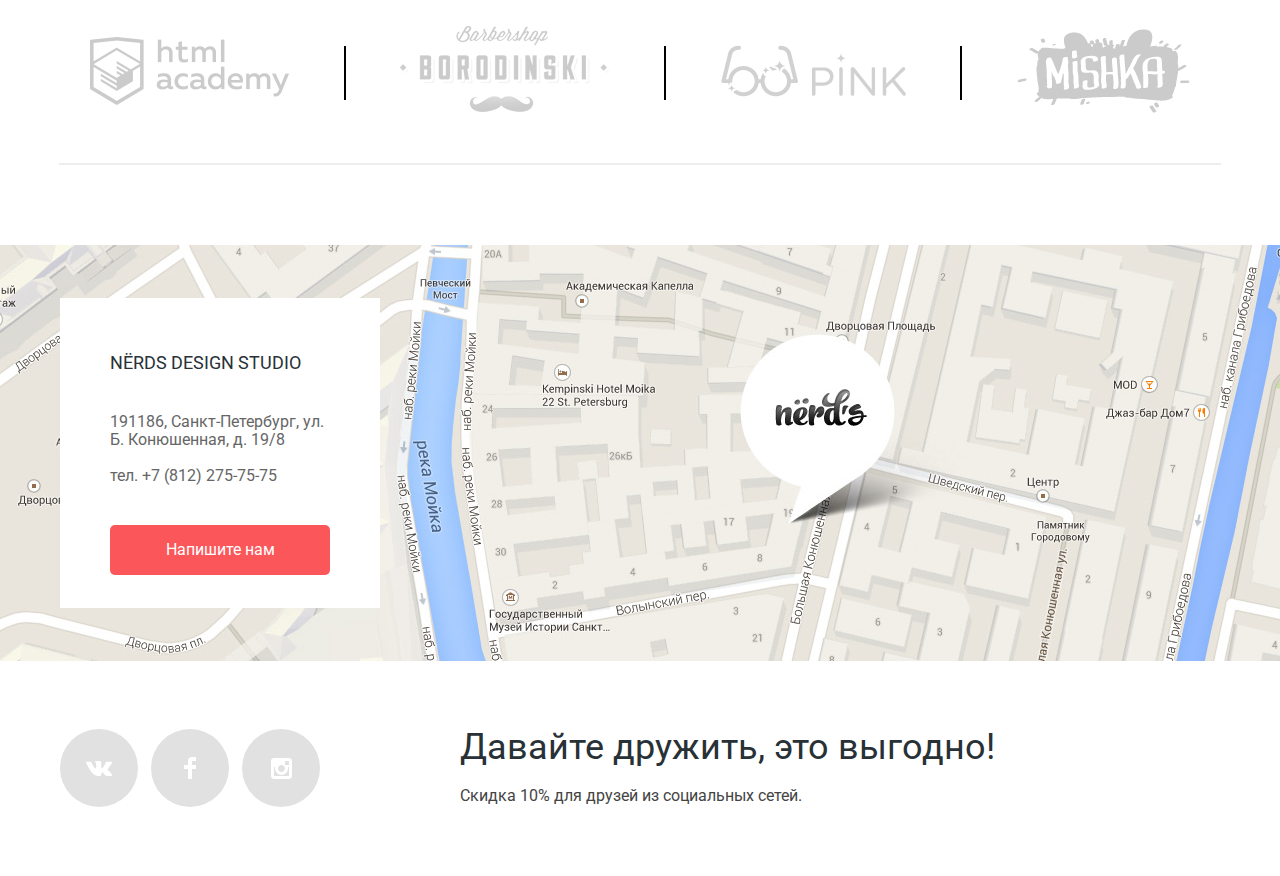
==== commit 8cd92df2: "1" ====
--- a/index.html
+++ b/index.html
@@ -16,65 +16,7 @@
     <div class="container">
       <nav class="main-navigation">
         <a href="#" class="logo">
-          <?xml version="1.0" encoding="utf-8"?>
-          <!-- Generator: Adobe Illustrator 15.0.0, SVG Export Plug-In . SVG Version: 6.00 Build 0)  -->
-          <!DOCTYPE svg PUBLIC "-//W3C//DTD SVG 1.1//EN" "http://www.w3.org/Graphics/SVG/1.1/DTD/svg11.dtd">
-          <svg version="1.1" id="Layer_1" xmlns="http://www.w3.org/2000/svg" xmlns:xlink="http://www.w3.org/1999/xlink" x="0px" y="0px"
-             width="160px" height="65px" viewBox="0 0 160 65" enable-background="new 0 0 160 65" xml:space="preserve">
-          <g>
-            <path d="M157.936,49.374c-1.235,0.161-2.523,0.271-3.757,0.377c0,0.056,0,0.056,0,0.056c-2.415,17.364-26.188,20.231-26.779,6.599
-              c-0.269-6.167,11.593-7.95,23.398-9.088c0.429-11.09-15.901,5.667-21.608-4.601c-5.019-9.025,14.632-17.938,16.728-16.102
-              c6.438,5.636,3.404,6.618-1.379,8.335c-9.49,3.41-5.791,4.107-4.511,3.726c7.569-2.253,14.366-1.04,14.312,8.317
-              c1.288-0.107,2.522-0.163,3.757-0.271C160.403,46.507,160.564,49.157,157.936,49.374z M150.422,50.13
-              c-9.124,1.028-17.013,2.436-16.153,5.355C135.985,61.058,147.846,62.303,150.422,50.13z"/>
-          </g>
-          <g>
-            <path d="M117.678,44.918c-0.682-0.037-0.703-6.038,0.112-11.688c1.005-6.951,11.935-3.357,9.093-1.906
-              c-2.975,1.52-4.429,8.718-6.266,12.087C119.982,44.572,118.012,44.937,117.678,44.918z"/>
-          </g>
-          <g>
-            <path d="M42.105,21.002c2.376,4.866-4.937,8.171-8.292,4.521c-1.398-1.555-0.755-4.56,2.636-6.193
-              C38.146,18.494,40.522,17.734,42.105,21.002z"/>
-          </g>
-          <g>
-            <path d="M57.062,18.861c2.585,5.297-5.38,8.896-9.031,4.922c-1.522-1.695-0.823-4.963,2.873-6.742
-              C52.75,16.13,55.336,15.305,57.062,18.861z"/>
-          </g>
-          <g>
-            <path d="M28.883,61.666c-7.919,5.338-14.219,4.159-12.212-10.848c1.45-10.904-0.948-11.521-3.122-9.442
-              c-2.845,2.697-4.628,9.723-4.684,16.412c0.278,1.686,0.614,3.314,1.004,4.776c0.334,1.63-4.907,3.315-7.974,1.011
-              C0.837,62.79,0,54.865,0,44.131c0-8.824,1.171-14.895,2.23-15.175c8.029-2.191,9.312,1.348,7.583,7.981
-              c-0.725,2.753-1.17,5.396-1.395,7.924c1.673-4.664,4.071-8.485,6.803-10.173c7.416-4.664,13.605-2.473,12.434,6.801
-              c-2.007,16.58-2.174,18.827-0.39,17.535C29.496,57.45,30.945,60.262,28.883,61.666z"/>
-          </g>
-          <g>
-            <path d="M54.982,59.59c-2.175,3.484-7.806,5.171-13.216,4.552c-7.75-0.843-12.545-7.756-10.705-18.097
-              c2.008-11.185,18.065-18.322,23.196-10.341c3.735,5.789-2.175,16.017-11.597,19.783c-0.168,0.056-0.335,0.113-0.502,0.168
-              c1.951,5.171,6.579,7.476,11.039,2.36C55.316,55.655,56.821,56.667,54.982,59.59z M41.377,52.172
-              c5.855-4.159,7.806-13.32,6.189-15.905c-1.728-2.697-5.074,1.517-6.245,11.746C41.21,49.474,41.21,50.878,41.377,52.172z"/>
-          </g>
-          <g>
-            <path d="M83.091,44.992c-1.597,2.507-3.903,4.384-5.966,5.059c-2.398,0.73-5.185,0.056-5.185-2.698
-              c0-1.011,0.892-3.372,3.624-4.721c-0.168-1.911-1.394-2.417-2.286-1.686c-3.345,2.586-7.417,12.25-6.356,19.221
-              c0.055,0.168,0.055,0.337,0.055,0.506c0.168,0.617,0.335,1.237,0.558,1.854c0.557,1.574-4.907,3.316-7.973,0.956
-              c-1.059-0.788-1.617-6.97-1.617-17.704c0-8.824,1.951-16.636,3.011-16.917c6.412-1.743,10.147,1.292,8.14,7.249
-              c-1.171,3.373-2.23,6.801-2.843,10.399c2.453-6.688,6.523-12.872,9.812-14.501c5.856-2.923,10.092,0.956,8.867,7.813
-              c-0.056,0.11-0.112,0.393-0.112,0.449c-0.056,0.562-0.566,2.302-0.39,1.741C83.914,43.657,83.538,44.289,83.091,44.992z"/>
-          </g>
-          <g>
-            <path d="M113.207,26.161c-0.445,2.304-0.836,4.833-1.115,7.531c-1.059,10.06-0.612,18.996,0.613,22.986
-              c0.726,2.137,3.457,4.946,6.078,2.023c2.843-3.203,5.967-1.349,2.174,2.416c-2.34,2.305-6.689,3.878-11.039,3.428
-              c-3.123-0.393-5.018-2.415-6.134-5.505c-0.444,0.898-0.947,1.685-1.56,2.302c-2.119,2.193-4.685,3.43-7.974,3.092
-              c-6.637-0.73-10.538-7.923-8.699-18.153c1.952-10.791,11.319-14.725,16.728-11.857c0.112-1.349,0.223-2.699,0.335-4.104
-              c0.055-0.281,0.055-0.562,0.11-0.843c-1.561,0.338-3.233,0.675-4.962,0.956C73.787,34.423,82.04,14.864,87.894,9.75
-              c6.636-5.733,7.36-1.855,5.297-0.562c-3.68,2.36-5.297,15.905,5.241,15.905c1.729,0,3.346-0.112,4.962-0.281
-              c3.291-18.322,13.271-27.203,21.356-24.28C133.726,3.792,132.779,18.067,113.207,26.161z M102.279,50.554
-              c-0.224-3.542-0.224-7.532-0.167-11.636c0-0.506,0.056-1.011,0.056-1.461c-3.346-1.518-6.635,3.653-7.473,10.792
-              c-0.946,8.373,2.788,12.813,4.908,10.791C101.22,57.409,102.056,52.237,102.279,50.554z M126.365,7.389
-              c-1.784-2.642-8.307,0.562-12.098,14.332C123.802,17.167,127.593,9.299,126.365,7.389z"/>
-          </g>
-          </svg>                    
-        </a>
+            <svg xmlns="http://www.w3.org/2000/svg" width="160" height="65" viewBox="0 0 160 65"><path d="M157.936 49.374c-1.235.161-2.523.271-3.757.377v.056c-2.415 17.364-26.188 20.231-26.779 6.599-.269-6.167 11.593-7.95 23.398-9.088.429-11.09-15.901 5.667-21.608-4.601-5.019-9.025 14.632-17.938 16.728-16.102 6.438 5.636 3.404 6.618-1.379 8.335-9.49 3.41-5.791 4.107-4.511 3.726 7.569-2.253 14.366-1.04 14.312 8.317 1.288-.107 2.522-.163 3.757-.271 2.306-.215 2.467 2.435-.161 2.652zm-7.514.756c-9.124 1.028-17.013 2.436-16.153 5.355 1.716 5.573 13.577 6.818 16.153-5.355zM117.678 44.918c-.682-.037-.703-6.038.112-11.688 1.005-6.951 11.935-3.357 9.093-1.906-2.975 1.52-4.429 8.718-6.266 12.087-.635 1.161-2.605 1.526-2.939 1.507zM42.105 21.002c2.376 4.866-4.937 8.171-8.292 4.521-1.398-1.555-.755-4.56 2.636-6.193 1.697-.836 4.073-1.596 5.656 1.672zM57.062 18.861c2.585 5.297-5.38 8.896-9.031 4.922-1.522-1.695-.823-4.963 2.873-6.742 1.846-.911 4.432-1.736 6.158 1.82zM28.883 61.666c-7.919 5.338-14.219 4.159-12.212-10.848 1.45-10.904-.948-11.521-3.122-9.442-2.845 2.697-4.628 9.723-4.684 16.412a50.98 50.98 0 0 0 1.004 4.776c.334 1.63-4.907 3.315-7.974 1.011C.837 62.79 0 54.865 0 44.131c0-8.824 1.171-14.895 2.23-15.175 8.029-2.191 9.312 1.348 7.583 7.981a47.637 47.637 0 0 0-1.395 7.924c1.673-4.664 4.071-8.485 6.803-10.173 7.416-4.664 13.605-2.473 12.434 6.801-2.007 16.58-2.174 18.827-.39 17.535 2.231-1.574 3.68 1.238 1.618 2.642zM54.982 59.59c-2.175 3.484-7.806 5.171-13.216 4.552-7.75-.843-12.545-7.756-10.705-18.097 2.008-11.185 18.065-18.322 23.196-10.341 3.735 5.789-2.175 16.017-11.597 19.783l-.502.168c1.951 5.171 6.579 7.476 11.039 2.36 2.119-2.36 3.624-1.348 1.785 1.575zm-13.605-7.418c5.855-4.159 7.806-13.32 6.189-15.905-1.728-2.697-5.074 1.517-6.245 11.746-.111 1.461-.111 2.865.056 4.159zM83.091 44.992c-1.597 2.507-3.903 4.384-5.966 5.059-2.398.73-5.185.056-5.185-2.698 0-1.011.892-3.372 3.624-4.721-.168-1.911-1.394-2.417-2.286-1.686-3.345 2.586-7.417 12.25-6.356 19.221.055.168.055.337.055.506.168.617.335 1.237.558 1.854.557 1.574-4.907 3.316-7.973.956-1.059-.788-1.617-6.97-1.617-17.704 0-8.824 1.951-16.636 3.011-16.917 6.412-1.743 10.147 1.292 8.14 7.249-1.171 3.373-2.23 6.801-2.843 10.399 2.453-6.688 6.523-12.872 9.812-14.501 5.856-2.923 10.092.956 8.867 7.813-.056.11-.112.393-.112.449-.056.562-.566 2.302-.39 1.741-.516 1.645-.892 2.277-1.339 2.98z"/><path d="M113.207 26.161a86.988 86.988 0 0 0-1.115 7.531c-1.059 10.06-.612 18.996.613 22.986.726 2.137 3.457 4.946 6.078 2.023 2.843-3.203 5.967-1.349 2.174 2.416-2.34 2.305-6.689 3.878-11.039 3.428-3.123-.393-5.018-2.415-6.134-5.505-.444.898-.947 1.685-1.56 2.302-2.119 2.193-4.685 3.43-7.974 3.092-6.637-.73-10.538-7.923-8.699-18.153 1.952-10.791 11.319-14.725 16.728-11.857.112-1.349.223-2.699.335-4.104.055-.281.055-.562.11-.843a96.962 96.962 0 0 1-4.962.956C73.787 34.423 82.04 14.864 87.894 9.75c6.636-5.733 7.36-1.855 5.297-.562-3.68 2.36-5.297 15.905 5.241 15.905 1.729 0 3.346-.112 4.962-.281C106.685 6.49 116.665-2.391 124.75.532c8.976 3.26 8.029 17.535-11.543 25.629zm-10.928 24.393c-.224-3.542-.224-7.532-.167-11.636 0-.506.056-1.011.056-1.461-3.346-1.518-6.635 3.653-7.473 10.792-.946 8.373 2.788 12.813 4.908 10.791 1.617-1.631 2.453-6.803 2.676-8.486zm24.086-43.165c-1.784-2.642-8.307.562-12.098 14.332 9.535-4.554 13.326-12.422 12.098-14.332z"/></svg>        </a>
         <ul class="site-navigation">
           <li>
             <a href="#">Студия</a>
@@ -83,7 +25,7 @@
             <a href="#">Клиенты</a>
           </li>
           <li>
-            <a href="#">Магазин</a>
+            <a href="catalog.html">Магазин</a>
           </li>
           <li>
             <a href="#">Контакты</a>
@@ -167,23 +109,26 @@
     </div>
     <div class="divide"></div>
 
-    <div class="partners container">
-      <a href="#">
-        <img src="img/logo-1.png" alt="">
-      </a>
-      <div class="v-divide"></div>
-      <a href="#">
-        <img src="img/logo-2.png" alt="">
-      </a>
-      <div class="v-divide"></div>
-      <a href="#">
-        <img src="img/logo-3.png" alt="">
-      </a>
-      <div class="v-divide"></div>
-      <a href="#">
-        <img src="img/logo-4.png" alt="">
-      </a>
+    <div class="container">
+      <div class="partners">
+        <a href="#">       
+          <img src="img/logo-1.png" alt="">
+        </a>
+        <div class="v-divide"></div>
+        <a href="#">
+          <img src="img/logo-2.png" alt="">
+        </a>
+        <div class="v-divide"></div>
+        <a href="#">
+          <img src="img/logo-3.png" alt="">
+        </a>
+        <div class="v-divide"></div>
+        <a href="#">
+          <img src="img/logo-4.png" alt="">
+        </a>
+      </div>
     </div>
+
     <div class="divide"></div>
 
     <div class="contacts">
@@ -203,42 +148,11 @@
   <footer class="main-footer container">
     <div class="social">
       <a href="#" class="vk">
-        <?xml version="1.0" encoding="utf-8"?>
-        <!-- Generator: Adobe Illustrator 15.0.0, SVG Export Plug-In . SVG Version: 6.00 Build 0)  -->
-        <!DOCTYPE svg PUBLIC "-//W3C//DTD SVG 1.1//EN" "http://www.w3.org/Graphics/SVG/1.1/DTD/svg11.dtd">
-        <svg version="1.1" id="Layer_1" xmlns="http://www.w3.org/2000/svg" xmlns:xlink="http://www.w3.org/1999/xlink" x="0px" y="0px"
-          width="26px" height="15px" viewBox="0 0 26 15" enable-background="new 0 0 26 15" xml:space="preserve">
-          <path fill="#FFFFFF" d="M16.138,11.51c0.956-0.309,2.18,2.04,3.483,2.939c0.978,0.681,1.727,0.534,1.727,0.534l3.473-0.05
-          c0,0,1.815-0.112,0.957-1.554c-0.071-0.12-0.503-1.069-2.585-3.022c-2.177-2.043-1.882-1.712,0.739-5.244
-          c1.597-2.153,2.236-3.468,2.036-4.028c-0.192-0.539-1.365-0.399-1.365-0.399L20.69,0.713c-0.381,0.001-0.704,0.119-0.851,0.515
-          c-0.003,0.004-0.621,1.666-1.445,3.079c-1.741,2.989-2.436,3.148-2.724,2.961c-0.661-0.433-0.494-1.737-0.494-2.664
-          c0-2.897,0.432-4.105-0.846-4.417c-0.427-0.104-0.739-0.172-1.828-0.182c-1.392-0.021-2.574,0-3.244,0.329
-          c-0.445,0.223-0.786,0.712-0.579,0.74c0.26,0.035,0.843,0.16,1.155,0.586c0.401,0.552,0.389,1.789,0.389,1.789
-          s0.229,3.411-0.54,3.834c-0.528,0.29-1.25-0.302-2.803-3.016C6.087,2.879,5.488,1.345,5.488,1.345S5.372,1.06,5.162,0.904
-          C4.912,0.719,4.562,0.66,4.562,0.66L0.848,0.684c0,0-0.558,0.016-0.763,0.262C-0.097,1.164,0.07,1.614,0.07,1.614
-          s2.909,6.881,6.203,10.347c3.02,3.182,6.452,2.971,6.452,2.971h1.555c0,0,0.469-0.054,0.709-0.312
-          c0.224-0.24,0.214-0.691,0.214-0.691S15.172,11.82,16.138,11.51z" />
-        </svg>
-      </a>
+          <svg xmlns="http://www.w3.org/2000/svg" width="26" height="15" viewBox="0 0 26 15"><path fill="#FFF" d="M16.138 11.51c.956-.309 2.18 2.04 3.483 2.939.978.681 1.727.534 1.727.534l3.473-.05s1.815-.112.957-1.554c-.071-.12-.503-1.069-2.585-3.022-2.177-2.043-1.882-1.712.739-5.244 1.597-2.153 2.236-3.468 2.036-4.028-.192-.539-1.365-.399-1.365-.399L20.69.713c-.381.001-.704.119-.851.515-.003.004-.621 1.666-1.445 3.079-1.741 2.989-2.436 3.148-2.724 2.961-.661-.433-.494-1.737-.494-2.664 0-2.897.432-4.105-.846-4.417-.427-.104-.739-.172-1.828-.182-1.392-.021-2.574 0-3.244.329-.445.223-.786.712-.579.74.26.035.843.16 1.155.586.401.552.389 1.789.389 1.789s.229 3.411-.54 3.834c-.528.29-1.25-.302-2.803-3.016-.793-1.388-1.392-2.922-1.392-2.922s-.116-.285-.326-.441c-.25-.185-.6-.244-.6-.244L.848.684S.29.7.085.946c-.182.218-.015.668-.015.668s2.909 6.881 6.203 10.347c3.02 3.182 6.452 2.971 6.452 2.971h1.555s.469-.054.709-.312c.224-.24.214-.691.214-.691s-.031-2.109.935-2.419z"/></svg>      </a>
       <a href="#" class="fb">
-        <?xml version="1.0" encoding="utf-8"?>
-        <!-- Generator: Adobe Illustrator 15.0.0, SVG Export Plug-In . SVG Version: 6.00 Build 0)  -->
-        <!DOCTYPE svg PUBLIC "-//W3C//DTD SVG 1.1//EN" "http://www.w3.org/Graphics/SVG/1.1/DTD/svg11.dtd">
-        <svg version="1.1" id="Layer_2" xmlns="http://www.w3.org/2000/svg" xmlns:xlink="http://www.w3.org/1999/xlink" x="0px" y="0px"
-           width="12px" height="22px" viewBox="0 0 12 22" enable-background="new 0 0 12 22" xml:space="preserve">
-        <path fill="#FFFFFF" d="M12,4V0H8C5.791,0,4,1.791,4,4v4H0v4h4v10h4V12h4V8H8V4H12z"/>
-        </svg>                
-      </a>
+          <svg xmlns="http://www.w3.org/2000/svg" width="12" height="22" viewBox="0 0 12 22"><path fill="#FFF" d="M12 4V0H8a4 4 0 0 0-4 4v4H0v4h4v10h4V12h4V8H8V4h4z"/></svg>      </a>
       <a href="#" class="ig">
-        <?xml version="1.0" encoding="utf-8"?>
-        <!-- Generator: Adobe Illustrator 15.0.0, SVG Export Plug-In . SVG Version: 6.00 Build 0)  -->
-        <!DOCTYPE svg PUBLIC "-//W3C//DTD SVG 1.1//EN" "http://www.w3.org/Graphics/SVG/1.1/DTD/svg11.dtd">
-        <svg version="1.1" id="Layer_1" xmlns="http://www.w3.org/2000/svg" xmlns:xlink="http://www.w3.org/1999/xlink" x="0px" y="0px"
-           width="21px" height="21px" viewBox="0 0 21 21" enable-background="new 0 0 21 21" xml:space="preserve">
-        <path fill="#FFFFFF" d="M18,0H3C1.35,0,0,1.35,0,3v15c0,1.65,1.35,3,3,3h15c1.65,0,3-1.35,3-3V3C21,1.35,19.65,0,18,0z M10.5,7
-          c1.93,0,3.5,1.57,3.5,3.5S12.43,14,10.5,14S7,12.43,7,10.5S8.57,7,10.5,7z M18,18H3V9h1.181C4.067,9.482,4,9.983,4,10.5
-          c0,3.59,2.91,6.5,6.5,6.5s6.5-2.91,6.5-6.5c0-0.517-0.066-1.018-0.181-1.5H18V18z M18,7h-4V3h4V7z"/>
-        </svg>                
+          <svg xmlns="http://www.w3.org/2000/svg" width="21" height="21" viewBox="0 0 21 21"><path fill="#FFF" d="M18 0H3C1.35 0 0 1.35 0 3v15c0 1.65 1.35 3 3 3h15c1.65 0 3-1.35 3-3V3c0-1.65-1.35-3-3-3zm-7.5 7c1.93 0 3.5 1.57 3.5 3.5S12.43 14 10.5 14 7 12.43 7 10.5 8.57 7 10.5 7zM18 18H3V9h1.181A6.504 6.504 0 0 0 4 10.5a6.5 6.5 0 1 0 13 0 6.45 6.45 0 0 0-.181-1.5H18v9zm0-11h-4V3h4v4z"/></svg>        </svg>                
       </a>
     </div>
     <div class="slogan">
--- a/css/style.css
+++ b/css/style.css
@@ -25,6 +25,17 @@
   height: 50px;
   background-color: #fb565a;
   border-radius: 5px;
+  /* outline: none; */
+
+  border: none;
+}
+
+.button:hover {
+  background-color: #e74246;
+}
+
+.button:active {
+  box-shadow: inset 0 3px #c13135;  
 }
 
 .main-header {
@@ -62,10 +73,20 @@
 }
 
 .main-navigation a {
+  position: relative;
   color: #000;
   text-decoration: none;
   text-transform: uppercase;
 } 
+
+.main-navigation a.current::after {
+  position: absolute;
+  content: "";
+  display: block;
+  bottom: -10px;
+  width: 74px;
+  border: 1px solid #fb565a;
+}
 
 .cart {
   position: relative;
@@ -81,8 +102,7 @@
   width: 15px;
   height: 15px;
   left: -42px;
-  background-image: url("../img/cart-icon.svg");  
-  
+  background-image: url("../img/cart-icon.svg");    
 }
 
 .main-navigation a:hover,
@@ -92,8 +112,8 @@
 
 .main-navigation a:active,
 .cart:active {
-  color: #000000;
-  opacity: 0.3;
+  color: rgba(0, 0, 0, .3);
+
 }
 
 .slider-item {
@@ -119,9 +139,6 @@
   background: url(../img/slide1.png) no-repeat right bottom;
 }
 
-.main-header .button {
-}
-
 .advantages {
   min-height: 427px;
   display: flex;
@@ -155,16 +172,37 @@
   height: 50px;
 }
 
-.advantages-item-1 .button {
+/* .advantages-item-1 .button {
   background-color: #fb565a;
 }
 
-.advantages-item-2 .button {
+.advantages-item-1 .button:hover {
+  background-color: #e74246;
+}
+ */
+
+ .advantages-item-2 .button {
   background-color: #00ca74;
+}
+
+.advantages-item-2 .button:hover {
+  background-color: #00bc6c;
+}
+
+.advantages-item-2 .button:active {
+  box-shadow: inset 0 3px #009958;
 }
 
 .advantages-item-3 .button {
   background-color: #efc84a;
+}
+
+.advantages-item-3 .button:hover {
+  background-color: #eab534;
+}
+
+.advantages-item-3 .button:active {
+  box-shadow: inset 0 3px #ce961f;
 }
 
 .divide {  
@@ -255,10 +293,12 @@
 }
 
 .partners {
-  min-height: 180px;
+  height: 180px;
   display: flex;
   justify-content: space-between;
-  align-items: center
+  align-items: center;
+  margin-left: 30px;
+  margin-right: 30px;
 }
 
 .v-divide {
@@ -269,6 +309,15 @@
 
 .partners a {
   text-decoration: none;
+  opacity: 0.2;
+}
+
+.partners a:hover {
+  opacity: 1;
+}
+
+.partners a:active {
+  opacity: 0.1;
 }
 
 .contacts {
@@ -303,12 +352,11 @@
 }
 
 .contacts-inner .button {
-  border: none;
   width: 220px;
 }
 
 .main-footer {
-  min-height: 215px;
+  height: 215px;
   display: flex;
   align-items: center;
 }
@@ -358,4 +406,5 @@
   line-height: 22px;
   font-weight: 400;  
   color: #444444;
-}+}
+
